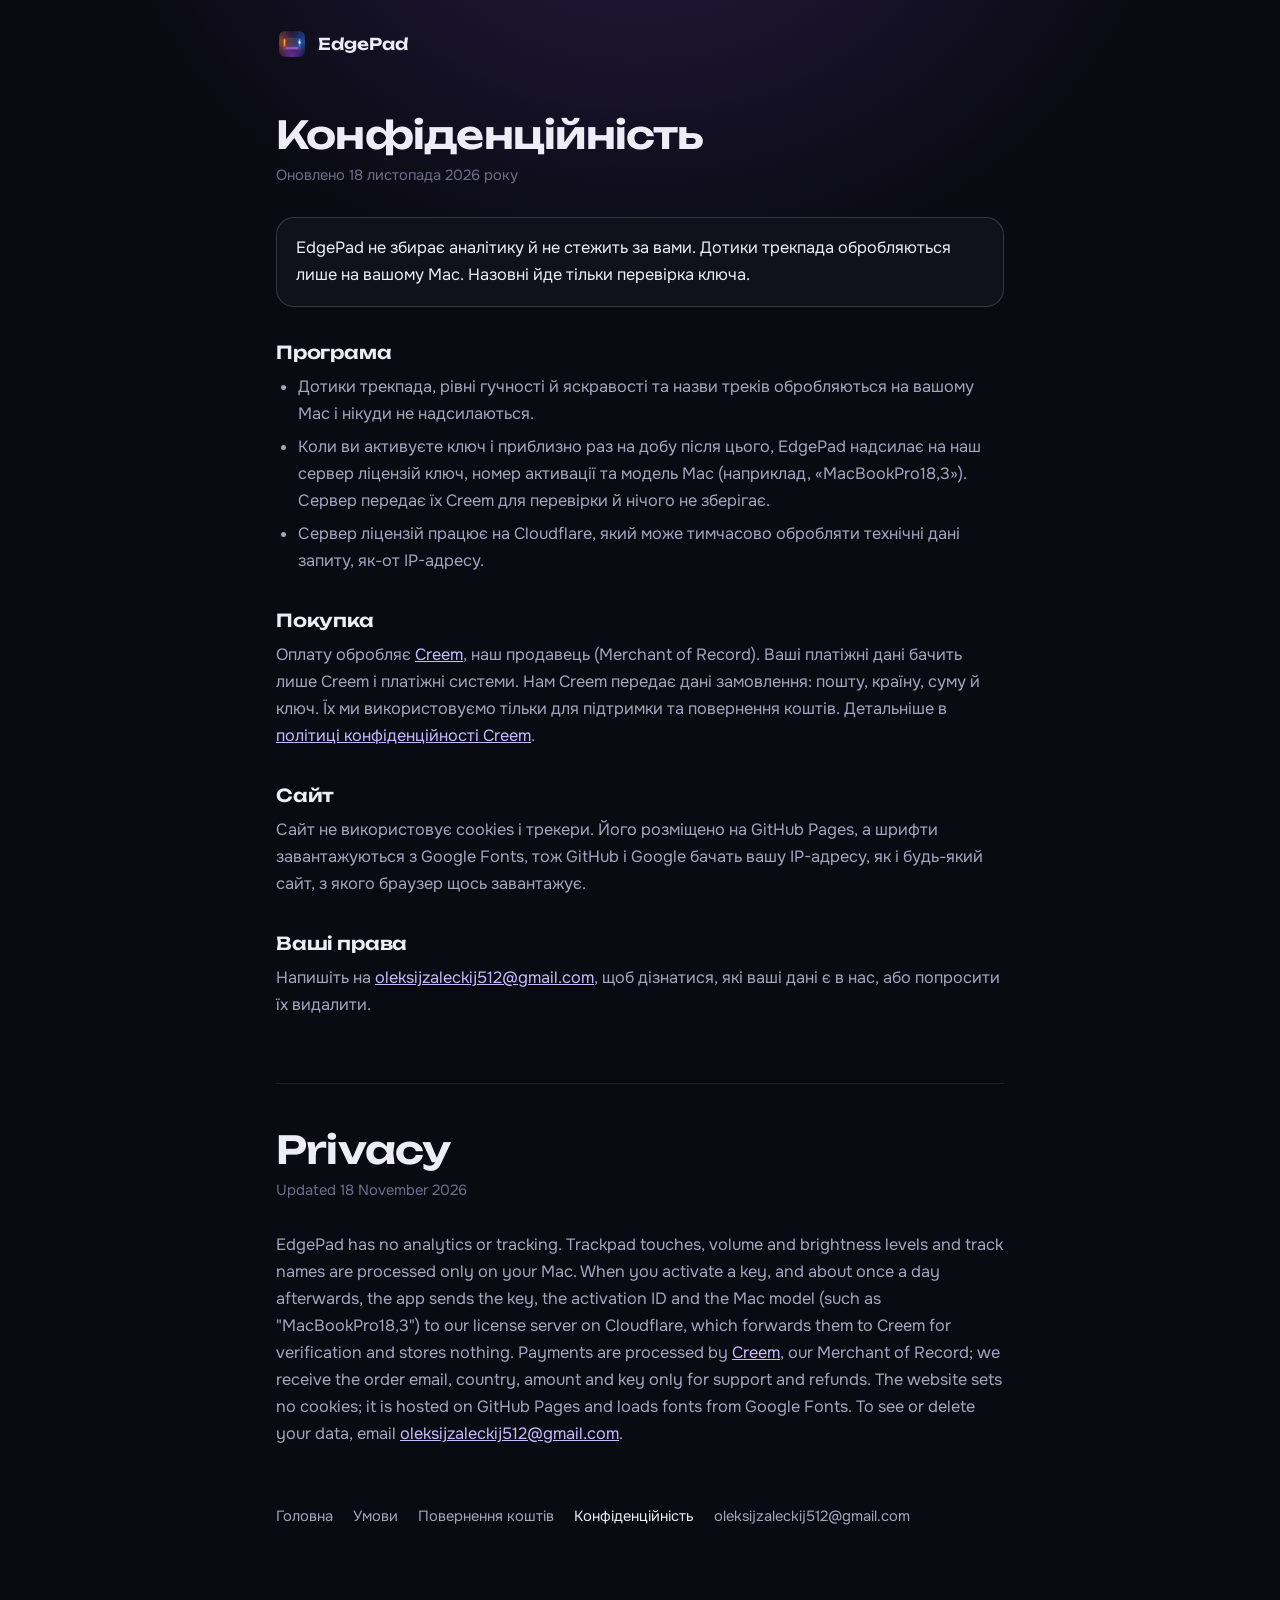
==== privacy.html @ f02b8112 "Ціна, умови, повернення коштів і конфіденційність Розділ «Ціна» ( один раз, ключ на 3 Mac), питання " ====
<!doctype html>
<html lang="uk">
<head>
<meta charset="utf-8">
<meta name="viewport" content="width=device-width, initial-scale=1, viewport-fit=cover">
<title>Конфіденційність · EdgePad</title>
<meta name="description" content="Які дані використовує EdgePad і навіщо.">
<meta name="theme-color" content="#0A0A12">
<link rel="icon" type="image/png" href="assets/favicon-64.png">
<link rel="preconnect" href="https://fonts.googleapis.com">
<link rel="preconnect" href="https://fonts.gstatic.com" crossorigin>
<link rel="stylesheet" href="https://fonts.googleapis.com/css2?family=Unbounded:wght@600&family=Onest:wght@400;600&display=swap">
<link rel="stylesheet" href="assets/legal.css">
</head>
<body>
<main class="page">
  <a class="back" href="./"><img src="assets/icon-256.png" alt="" width="32" height="32">EdgePad</a>

  <h1>Конфіденційність</h1>
  <p class="updated">Оновлено 18 листопада 2026 року</p>
  <p class="lead">EdgePad не збирає аналітику й не стежить за вами. Дотики трекпада обробляються лише на вашому Mac. Назовні йде тільки перевірка ключа.</p>

  <h2>Програма</h2>
  <ul>
    <li>Дотики трекпада, рівні гучності й яскравості та назви треків обробляються на вашому Mac і нікуди не надсилаються.</li>
    <li>Коли ви активуєте ключ і приблизно раз на добу після цього, EdgePad надсилає на наш сервер ліцензій ключ, номер активації та модель Mac (наприклад, «MacBookPro18,3»). Сервер передає їх Creem для перевірки й нічого не зберігає.</li>
    <li>Сервер ліцензій працює на Cloudflare, який може тимчасово обробляти технічні дані запиту, як-от IP-адресу.</li>
  </ul>

  <h2>Покупка</h2>
  <p>Оплату обробляє <a href="https://www.creem.io" rel="noopener">Creem</a>, наш продавець (Merchant of Record). Ваші платіжні дані бачить лише Creem і платіжні системи. Нам Creem передає дані замовлення: пошту, країну, суму й ключ. Їх ми використовуємо тільки для підтримки та повернення коштів. Детальніше в <a href="https://www.creem.io/privacy" rel="noopener">політиці конфіденційності Creem</a>.</p>

  <h2>Сайт</h2>
  <p>Сайт не використовує cookies і трекери. Його розміщено на GitHub Pages, а шрифти завантажуються з Google Fonts, тож GitHub і Google бачать вашу IP-адресу, як і будь-який сайт, з якого браузер щось завантажує.</p>

  <h2>Ваші права</h2>
  <p>Напишіть на <a href="mailto:oleksijzaleckij512@gmail.com">oleksijzaleckij512@gmail.com</a>, щоб дізнатися, які ваші дані є в нас, або попросити їх видалити.</p>

  <section class="lang" lang="en">
    <h1>Privacy</h1>
    <p class="updated">Updated 18 November 2026</p>
    <p>EdgePad has no analytics or tracking. Trackpad touches, volume and brightness levels and track names are processed only on your Mac. When you activate a key, and about once a day afterwards, the app sends the key, the activation ID and the Mac model (such as "MacBookPro18,3") to our license server on Cloudflare, which forwards them to Creem for verification and stores nothing. Payments are processed by <a href="https://www.creem.io" rel="noopener">Creem</a>, our Merchant of Record; we receive the order email, country, amount and key only for support and refunds. The website sets no cookies; it is hosted on GitHub Pages and loads fonts from Google Fonts. To see or delete your data, email <a href="mailto:oleksijzaleckij512@gmail.com">oleksijzaleckij512@gmail.com</a>.</p>
  </section>
  <nav class="docs" aria-label="Документи">
    <a href="./">Головна</a>
    <a href="terms.html">Умови</a>
    <a href="refund.html">Повернення коштів</a>
    <a href="privacy.html" aria-current="page">Конфіденційність</a>
    <a href="mailto:oleksijzaleckij512@gmail.com">oleksijzaleckij512@gmail.com</a>
  </nav>
</main>
</body>
</html>
---- assets/legal.css ----
/* Terms, refunds and privacy: the same night palette as the main page, set for reading. */
:root {
  color-scheme: dark;
  --bg: #0A0A12;
  --bg-raise: #11111C;
  --line: rgba(236, 235, 255, 0.09);
  --line-strong: rgba(236, 235, 255, 0.18);
  --fg: #EEEDF7;
  --fg-dim: #A6A3BD;
  --fg-faint: #6F6C88;
  --g-all: linear-gradient(100deg, #FF8A3D 0%, #F0509A 38%, #8B5CF6 66%, #2F9BFF 100%);
  --font-display: "Unbounded", "Onest", system-ui, sans-serif;
  --font-body: "Onest", system-ui, -apple-system, "Segoe UI", Roboto, sans-serif;
}
* { box-sizing: border-box; }
html { -webkit-text-size-adjust: 100%; }
body {
  margin: 0;
  background:
    radial-gradient(60% 40% at 50% -10%, rgba(139, 92, 246, 0.22), transparent 70%),
    var(--bg);
  color: var(--fg);
  font: 400 1.02rem/1.65 var(--font-body);
}
.page {
  max-width: 760px;
  margin: 0 auto;
  padding: 28px max(16px, env(safe-area-inset-right, 0px)) 72px max(16px, env(safe-area-inset-left, 0px));
}
.back {
  display: inline-flex;
  align-items: center;
  gap: 10px;
  color: var(--fg);
  text-decoration: none;
  font: 600 1.02rem/1 var(--font-display);
}
.back img { width: 32px; height: 32px; }
h1 {
  margin: 44px 0 6px;
  font: 600 clamp(1.7rem, 5vw, 2.4rem)/1.15 var(--font-display);
  letter-spacing: -0.02em;
}
.updated { margin: 0 0 30px; color: var(--fg-faint); font-size: 0.92rem; }
h2 {
  margin: 34px 0 8px;
  font: 600 1.12rem/1.3 var(--font-display);
  letter-spacing: -0.01em;
}
p, li { color: var(--fg-dim); }
p { margin: 10px 0; }
ul { margin: 10px 0; padding-left: 22px; }
li { margin: 6px 0; }
b, strong { color: var(--fg); font-weight: 600; }
a { color: #C9B8FF; }
.lead {
  padding: 18px 20px;
  border-radius: 18px;
  background: var(--bg-raise);
  box-shadow: inset 0 0 0 1px var(--line-strong);
  color: var(--fg);
}
.lang {
  margin-top: 64px;
  padding-top: 8px;
  border-top: 1px solid var(--line);
}
.lang > h1 { margin-top: 36px; }
.docs {
  margin-top: 56px;
  display: flex;
  flex-wrap: wrap;
  gap: 10px 20px;
  font-size: 0.92rem;
}
.docs a { color: var(--fg-dim); text-decoration: none; }
.docs a:hover, .docs a[aria-current="page"] { color: var(--fg); }
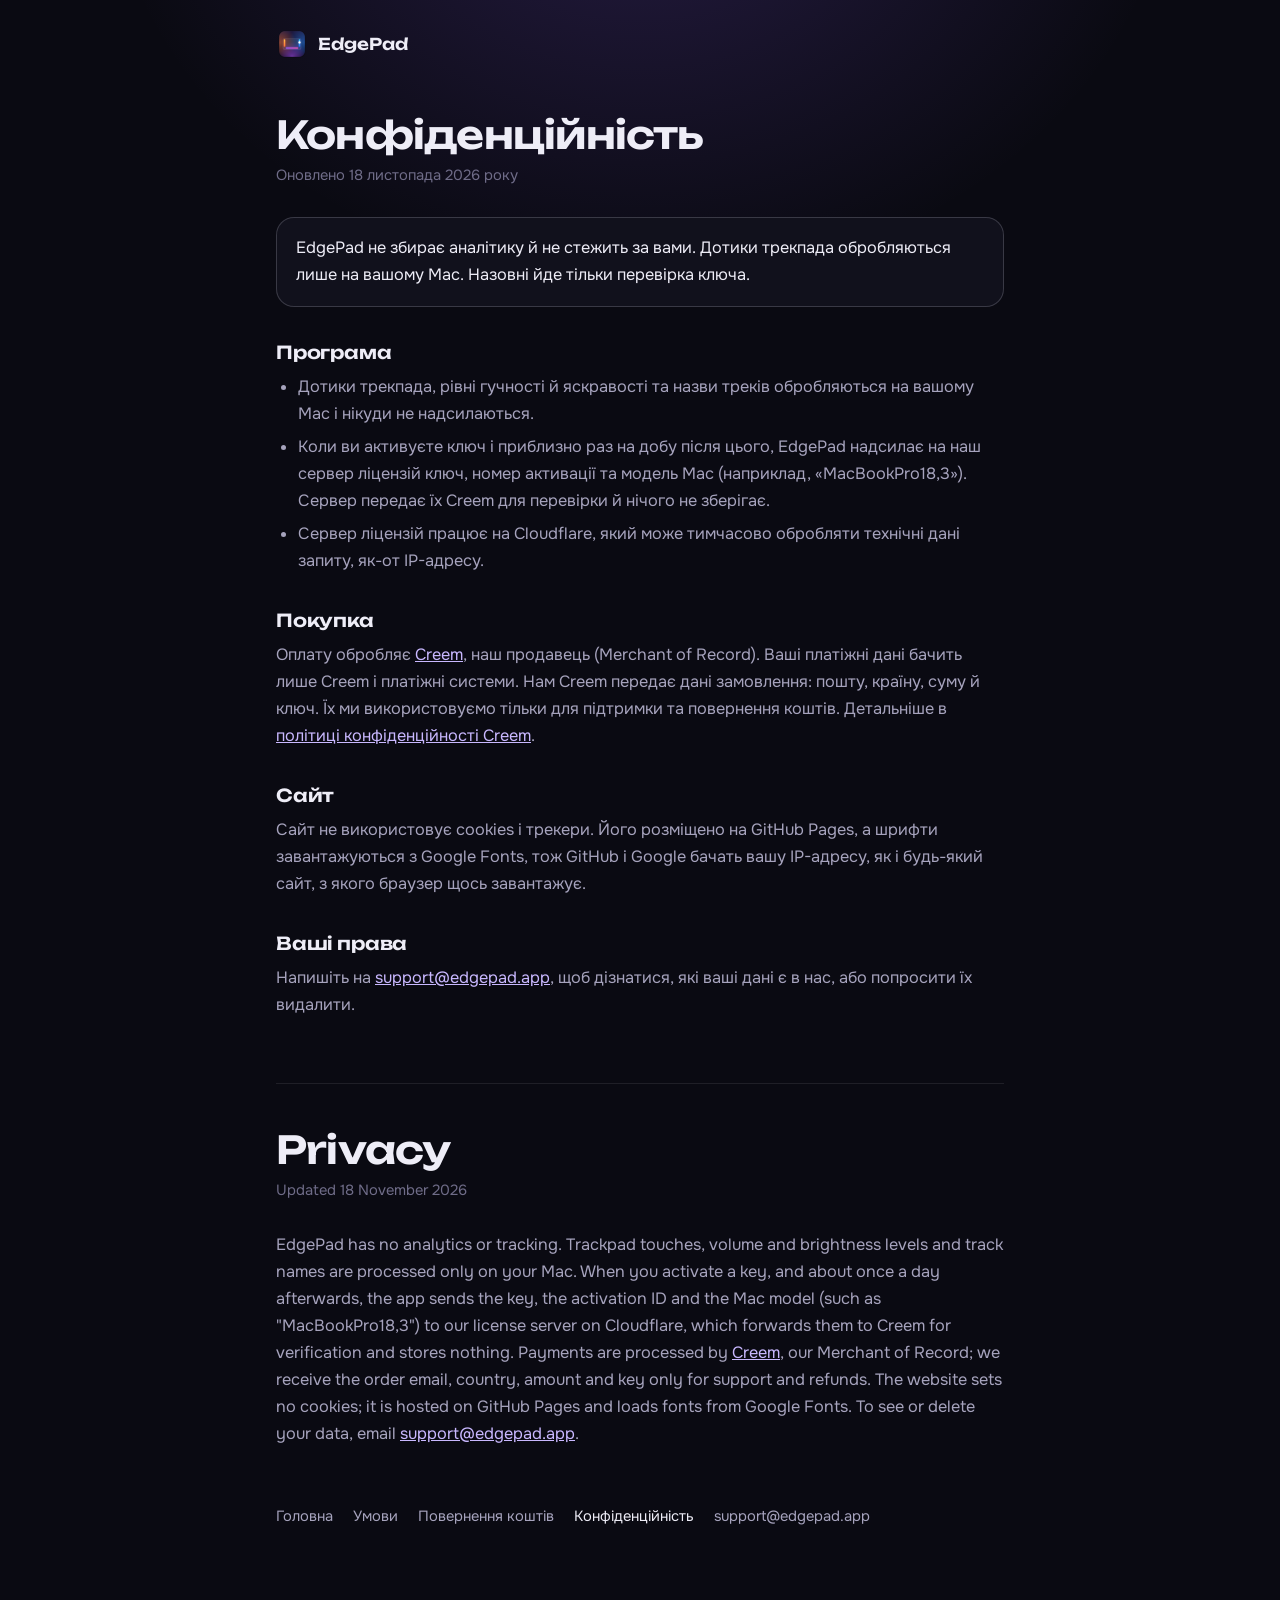
==== commit 28e1bfaa: "Пошта підтримки support@edgepad.app Co-Authored-By: Claude Opus 5.5 <noreply@anthropic.com>" ====
--- a/privacy.html
+++ b/privacy.html
@@ -34,19 +34,19 @@
   <p>Сайт не використовує cookies і трекери. Його розміщено на GitHub Pages, а шрифти завантажуються з Google Fonts, тож GitHub і Google бачать вашу IP-адресу, як і будь-який сайт, з якого браузер щось завантажує.</p>
 
   <h2>Ваші права</h2>
-  <p>Напишіть на <a href="mailto:oleksijzaleckij512@gmail.com">oleksijzaleckij512@gmail.com</a>, щоб дізнатися, які ваші дані є в нас, або попросити їх видалити.</p>
+  <p>Напишіть на <a href="mailto:support@edgepad.app">support@edgepad.app</a>, щоб дізнатися, які ваші дані є в нас, або попросити їх видалити.</p>
 
   <section class="lang" lang="en">
     <h1>Privacy</h1>
     <p class="updated">Updated 18 November 2026</p>
-    <p>EdgePad has no analytics or tracking. Trackpad touches, volume and brightness levels and track names are processed only on your Mac. When you activate a key, and about once a day afterwards, the app sends the key, the activation ID and the Mac model (such as "MacBookPro18,3") to our license server on Cloudflare, which forwards them to Creem for verification and stores nothing. Payments are processed by <a href="https://www.creem.io" rel="noopener">Creem</a>, our Merchant of Record; we receive the order email, country, amount and key only for support and refunds. The website sets no cookies; it is hosted on GitHub Pages and loads fonts from Google Fonts. To see or delete your data, email <a href="mailto:oleksijzaleckij512@gmail.com">oleksijzaleckij512@gmail.com</a>.</p>
+    <p>EdgePad has no analytics or tracking. Trackpad touches, volume and brightness levels and track names are processed only on your Mac. When you activate a key, and about once a day afterwards, the app sends the key, the activation ID and the Mac model (such as "MacBookPro18,3") to our license server on Cloudflare, which forwards them to Creem for verification and stores nothing. Payments are processed by <a href="https://www.creem.io" rel="noopener">Creem</a>, our Merchant of Record; we receive the order email, country, amount and key only for support and refunds. The website sets no cookies; it is hosted on GitHub Pages and loads fonts from Google Fonts. To see or delete your data, email <a href="mailto:support@edgepad.app">support@edgepad.app</a>.</p>
   </section>
   <nav class="docs" aria-label="Документи">
     <a href="./">Головна</a>
     <a href="terms.html">Умови</a>
     <a href="refund.html">Повернення коштів</a>
     <a href="privacy.html" aria-current="page">Конфіденційність</a>
-    <a href="mailto:oleksijzaleckij512@gmail.com">oleksijzaleckij512@gmail.com</a>
+    <a href="mailto:support@edgepad.app">support@edgepad.app</a>
   </nav>
 </main>
 </body>
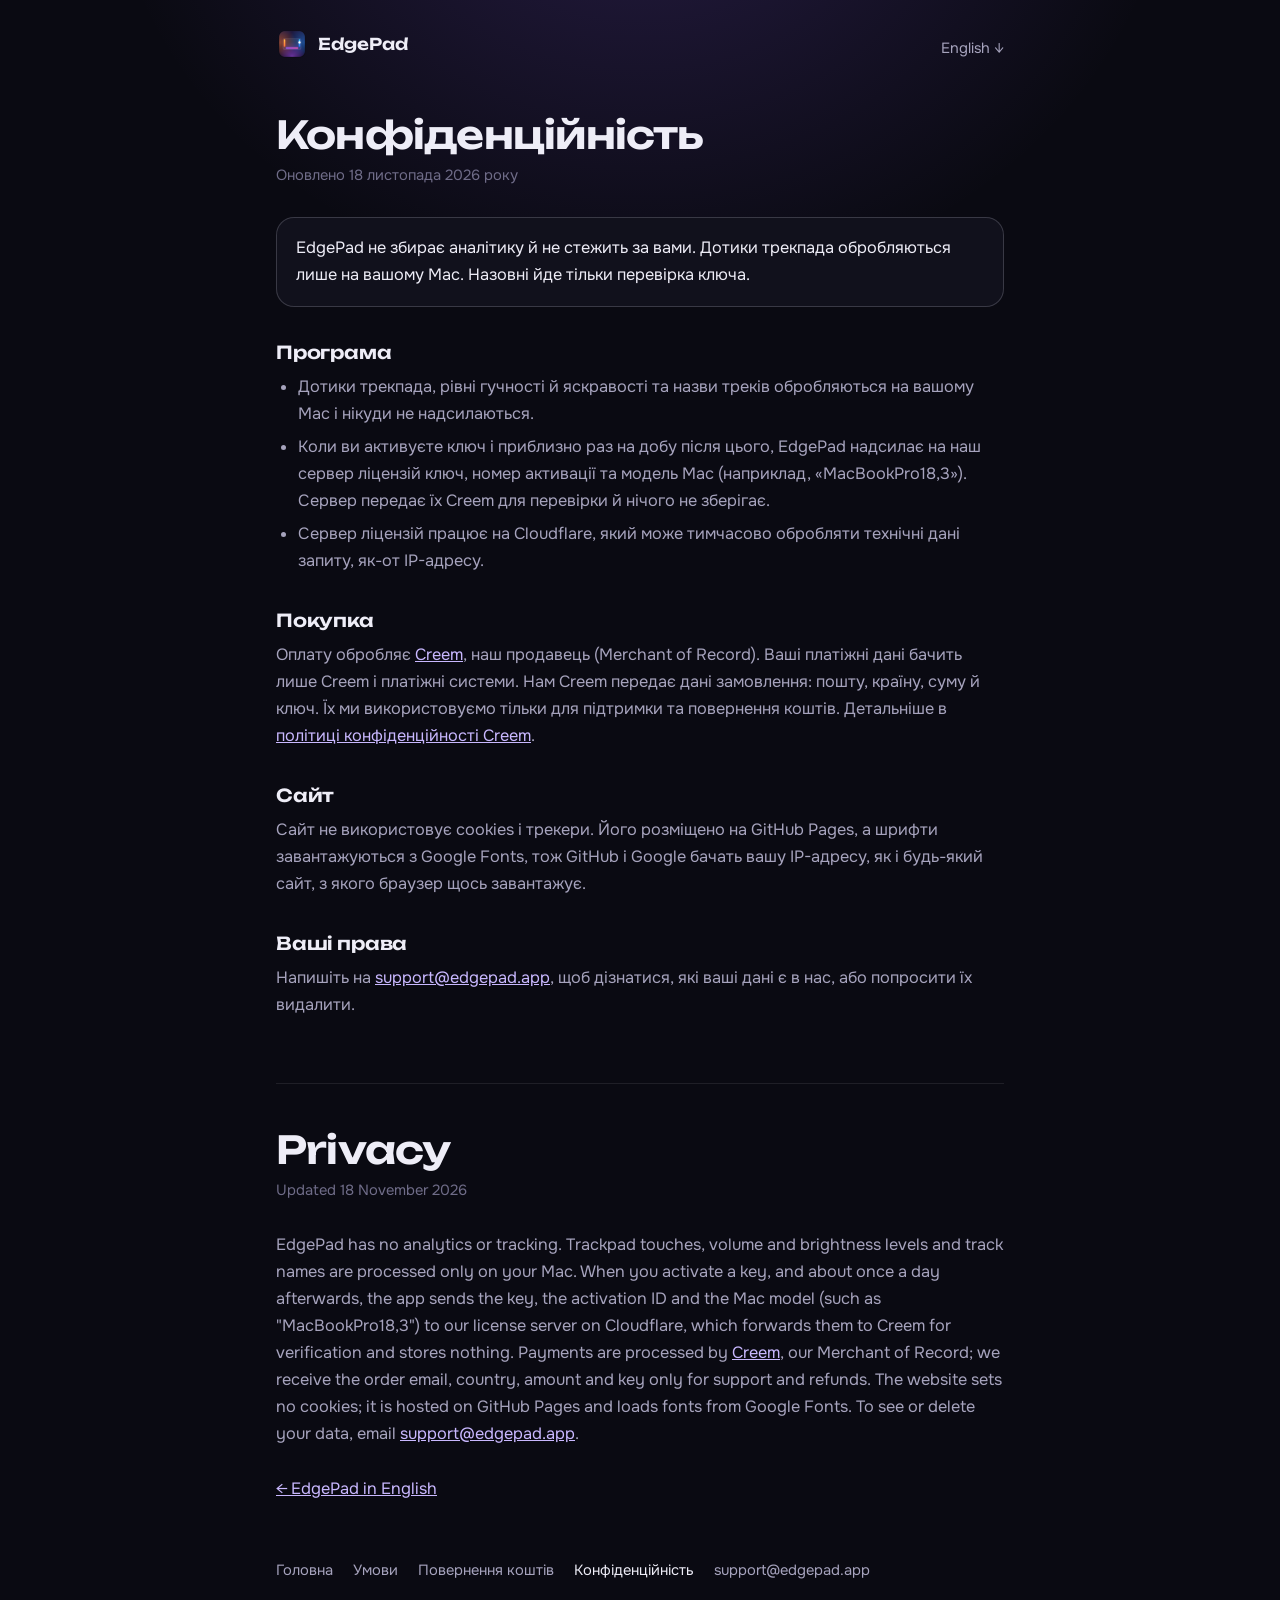
==== commit 1e8a515d: "Англійська версія сайту (/en/) з перемикачем мови Спільні стилі й скрипт винесено в assets/site.css " ====
--- a/privacy.html
+++ b/privacy.html
@@ -15,6 +15,7 @@
 <body>
 <main class="page">
   <a class="back" href="./"><img src="assets/icon-256.png" alt="" width="32" height="32">EdgePad</a>
+  <a class="to-en" href="#en" lang="en">English ↓</a>
 
   <h1>Конфіденційність</h1>
   <p class="updated">Оновлено 18 листопада 2026 року</p>
@@ -36,10 +37,11 @@
   <h2>Ваші права</h2>
   <p>Напишіть на <a href="mailto:support@edgepad.app">support@edgepad.app</a>, щоб дізнатися, які ваші дані є в нас, або попросити їх видалити.</p>
 
-  <section class="lang" lang="en">
+  <section class="lang" lang="en" id="en">
     <h1>Privacy</h1>
     <p class="updated">Updated 18 November 2026</p>
     <p>EdgePad has no analytics or tracking. Trackpad touches, volume and brightness levels and track names are processed only on your Mac. When you activate a key, and about once a day afterwards, the app sends the key, the activation ID and the Mac model (such as "MacBookPro18,3") to our license server on Cloudflare, which forwards them to Creem for verification and stores nothing. Payments are processed by <a href="https://www.creem.io" rel="noopener">Creem</a>, our Merchant of Record; we receive the order email, country, amount and key only for support and refunds. The website sets no cookies; it is hosted on GitHub Pages and loads fonts from Google Fonts. To see or delete your data, email <a href="mailto:support@edgepad.app">support@edgepad.app</a>.</p>
+    <p class="back-en"><a href="/en/">← EdgePad in English</a></p>
   </section>
   <nav class="docs" aria-label="Документи">
     <a href="./">Головна</a>
--- a/assets/legal.css
+++ b/assets/legal.css
@@ -75,3 +75,12 @@
 }
 .docs a { color: var(--fg-dim); text-decoration: none; }
 .docs a:hover, .docs a[aria-current="page"] { color: var(--fg); }
+.to-en {
+  float: right;
+  margin-top: 8px;
+  font-size: 0.92rem;
+  color: var(--fg-dim);
+  text-decoration: none;
+}
+.to-en:hover { color: var(--fg); }
+.back-en { margin-top: 28px; }
